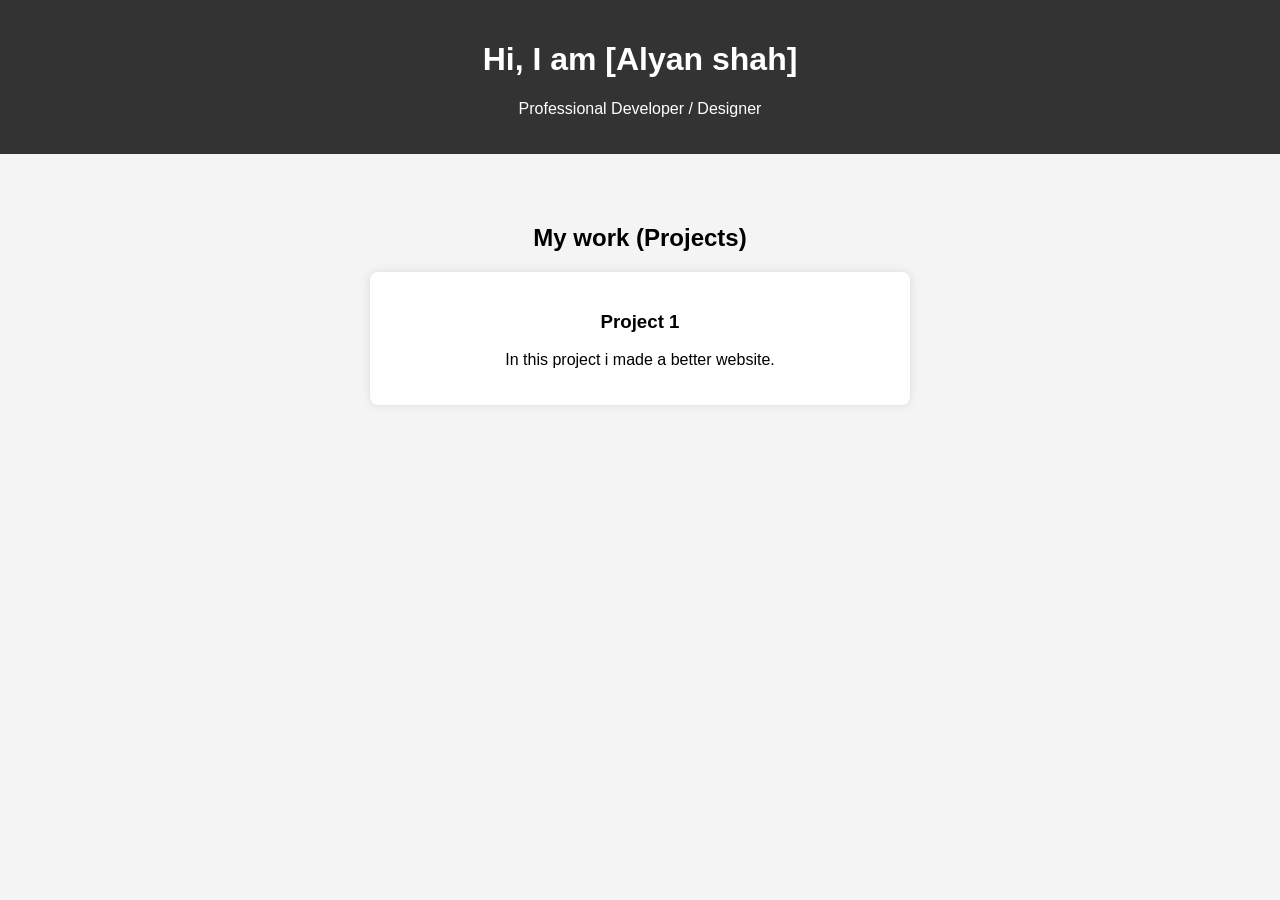
==== index.html @ 222f8417 "Rename ex.html to index.html" ====
<!DOCTYPE html>
<html lang="en">
<head>
    <meta charset="UTF-8">
    <meta name="viewport" content="width=device-width, initial-scale=1.0">
    <title>My Portfolio</title>
    <style>
        body { font-family: Arial, sans-serif; margin: 0; padding: 0; text-align: center; background-color: #f4f4f4; }
        header { background: #333; color: #fff; padding: 20px; }
        .container { padding: 50px; }
        .project-box { background: #fff; padding: 20px; margin: 20px auto; max-width: 500px; border-radius: 8px; box-shadow: 0 0 10px rgba(0,0,0,0.1); }
    </style>
</head>
<body>

    <header>
        <h1>Hi, I am [Alyan shah]</h1>
        <p>Professional Developer / Designer</p>
    </header>

    <div class="container">
        <h2>My  work (Projects)</h2>
        <div class="project-box">
            <h3>Project 1</h3>
            <p>In this project i made a better website.</p>
        </div>
    </div>

</body>
</html>
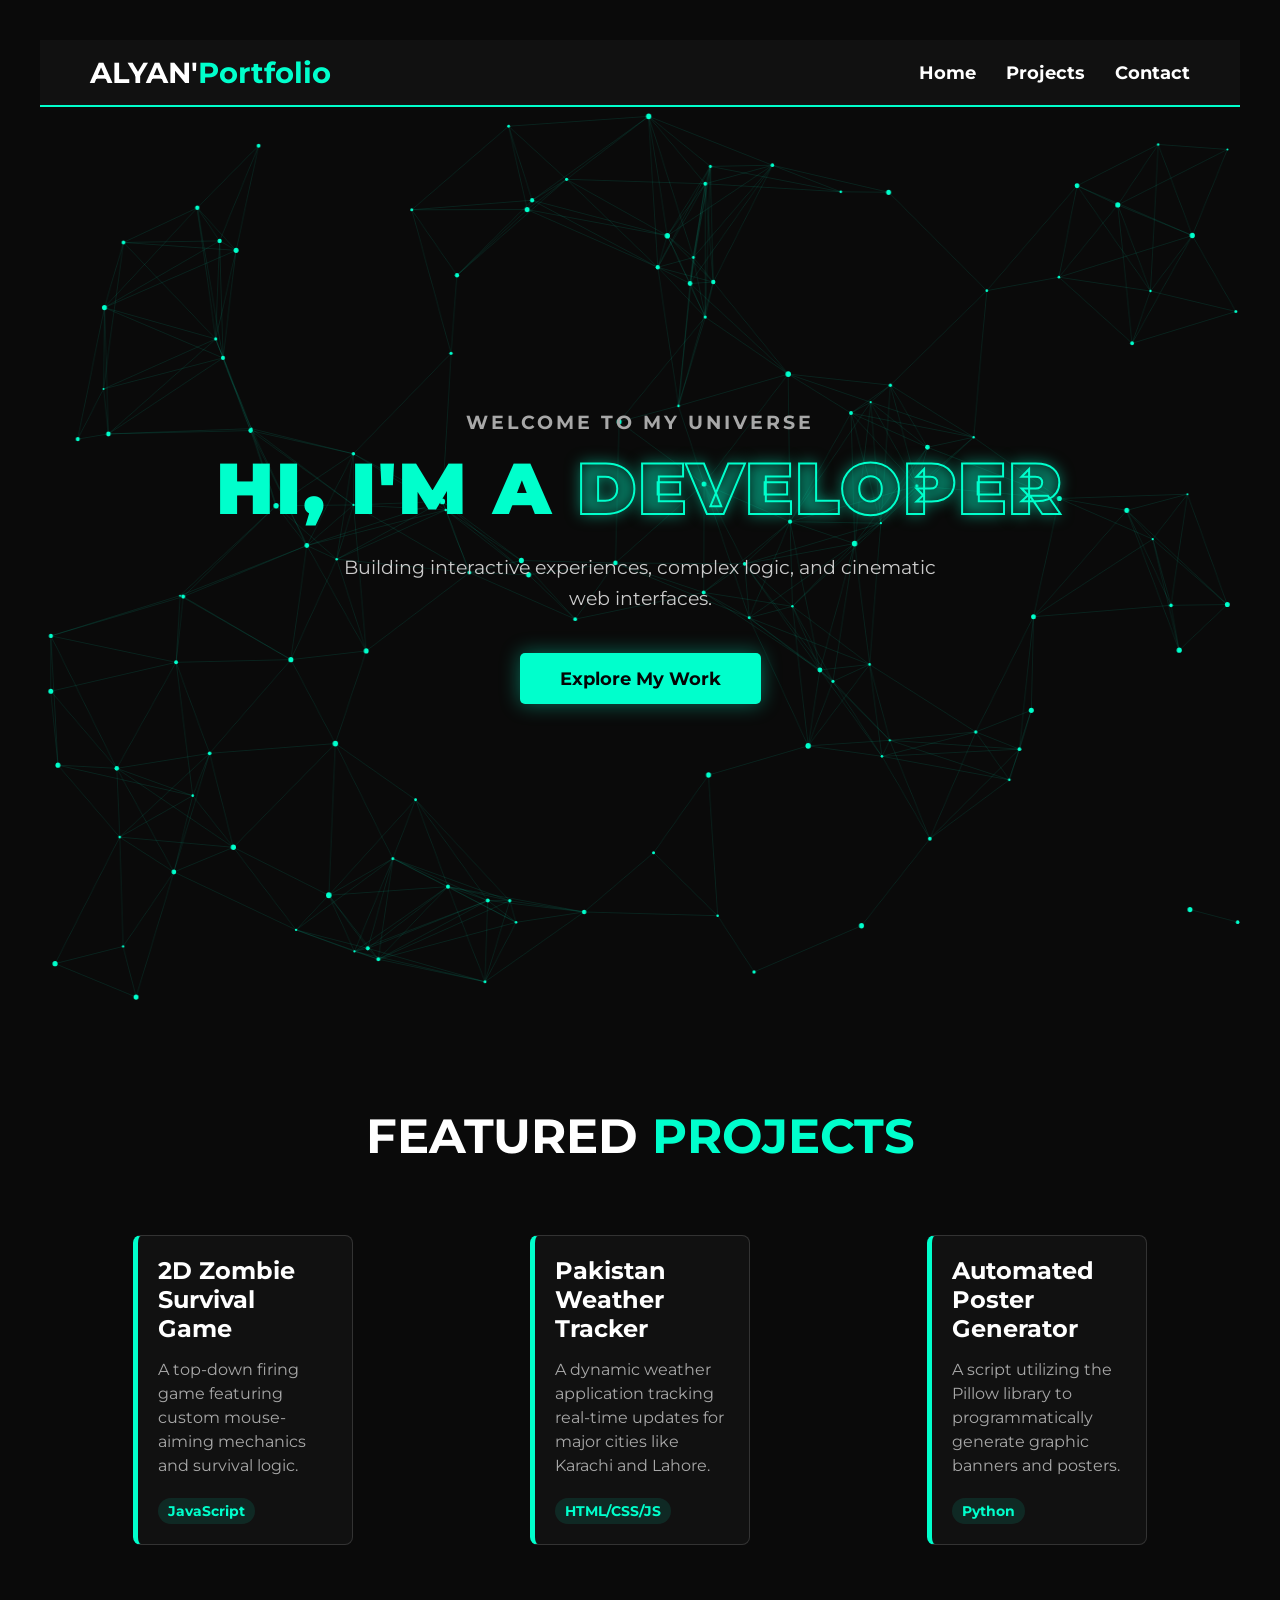
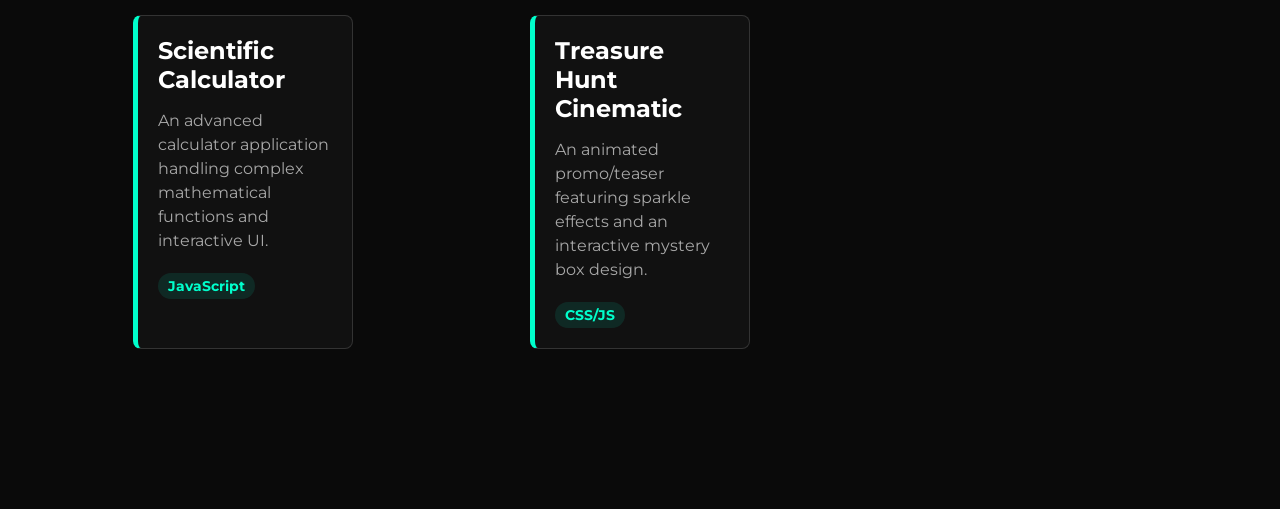
==== commit 73ef1dcd: "Add files via upload" ====
--- a/index.html
+++ b/index.html
@@ -3,28 +3,168 @@
 <head>
     <meta charset="UTF-8">
     <meta name="viewport" content="width=device-width, initial-scale=1.0">
-    <title>My Portfolio</title>
+    <title>My Premium Portfolio</title>
+    <link href="https://fonts.googleapis.com/css2?family=Montserrat:wght@400;700;900&display=swap" rel="stylesheet">
+    <link rel="stylesheet" href="style.css">
+</head>
+<body>
+    <nav class="navbar">
+        <div class="logo">ALYAN'<s></s><span>Portfolio</span></div>
+        <ul class="nav-links">
+            <li><a href="#">Home</a></li>
+            <li><a href="#portfolio-container">Projects</a></li>
+            <li><a href="#">Contact</a></li>
+        </ul>
+    </nav>
+
+    <header class="hero">
+        <div class="hero-content">
+            <h3 class="subtitle">Welcome to my universe</h3>
+            <h1 class="main-title">Hi, I'm a <span class="highlight">Developer</span></h1>
+            <p class="description">Building interactive experiences, complex logic, and cinematic web interfaces.</p>
+            <a href="#projects" class="cta-button">Explore My Work</a>
+        </div>
+        <canvas id="hero-canvas"></canvas>
+    </header>
+
+    <script src="script.js"></script>
+    <section id="projects" class="projects-section">
+        <h2 class="section-title">Featured <span class="highlight-text">Projects</span></h2>
+        
+        <div class="project-grid">
+            <div class="project-card">
+                <div class="card-content">
+                    <h3>2D Zombie Survival Game</h3>
+                    <p>A top-down firing game featuring custom mouse-aiming mechanics and survival logic.</p>
+                    <span class="tech-tag">JavaScript</span>
+                </div>
+            </div>
+
+            <div class="project-card">
+                <div class="card-content">
+                    <h3>Pakistan Weather Tracker</h3>
+                    <p>A dynamic weather application tracking real-time updates for major cities like Karachi and Lahore.</p>
+                    <span class="tech-tag">HTML/CSS/JS</span>
+                </div>
+            </div>
+
+            <div class="project-card">
+                <div class="card-content">
+                    <h3>Automated Poster Generator</h3>
+                    <p>A script utilizing the Pillow library to programmatically generate graphic banners and posters.</p>
+                    <span class="tech-tag">Python</span>
+                </div>
+            </div>
+
+            <div class="project-card">
+                <div class="card-content">
+                    <h3>Scientific Calculator</h3>
+                    <p>An advanced calculator application handling complex mathematical functions and interactive UI.</p>
+                    <span class="tech-tag">JavaScript</span>
+                </div>
+            </div>
+            
+            <div class="project-card">
+                <div class="card-content">
+                    <h3>Treasure Hunt Cinematic</h3>
+                    <p>An animated promo/teaser featuring sparkle effects and an interactive mystery box design.</p>
+                    <span class="tech-tag">CSS/JS</span>
+                </div>
+            </div>
+        </div>
+    </section>
+    
+        <!DOCTYPE html>
+<html lang="en">
+<head>
+    <meta charset="UTF-8">
+    <meta name="viewport" content="width=device-width, initial-scale=1.0">
+    <title>My Portfolio - PyScript</title>
+    
+    <link rel="stylesheet" href="https://pyscript.net/latest/pyscript.css" />
+    <script defer src="https://pyscript.net/latest/pyscript.js"></script>
+
     <style>
-        body { font-family: Arial, sans-serif; margin: 0; padding: 0; text-align: center; background-color: #f4f4f4; }
-        header { background: #333; color: #fff; padding: 20px; }
-        .container { padding: 50px; }
-        .project-box { background: #fff; padding: 20px; margin: 20px auto; max-width: 500px; border-radius: 8px; box-shadow: 0 0 10px rgba(0,0,0,0.1); }
+        body {
+            background-color: #111;
+            color: #00ffcc;
+            font-family: Arial, sans-serif;
+            text-align: center;
+            padding-top: 50px;
+        }
+        #output-box {
+            background-color: #222;
+            padding: 20px;
+            width: 50%;
+            margin: 0 auto;
+            border-radius: 10px;
+            border: 1px solid #00ffcc;
+        }
+    </style>
+
+    <!DOCTYPE html>
+<html lang="en">
+<head>
+    <meta charset="UTF-8">
+    <meta name="viewport" content="width=device-width, initial-scale=1.0">
+    <title>My 5-Language Portfolio</title>
+    
+    <link rel="stylesheet" href="https://pyscript.net/latest/pyscript.css" />
+    <script defer src="https://pyscript.net/latest/pyscript.js"></script>
+
+    <style>
+        body {
+            background-color: #0a0a0a;
+            color: #ffffff;
+            font-family: 'Arial', sans-serif;
+            text-align: center;
+            padding: 40px;
+        }
+        h1 {
+            color: #00ffcc;
+            font-size: 3rem;
+            text-transform: uppercase;
+            letter-spacing: 2px;
+        }
+        .project-card {
+            background-color: #111;
+            border: 1px solid #333;
+            border-left: 5px solid #00ffcc;
+            padding: 20px;
+            margin: 20px auto;
+            width: 60%;
+            border-radius: 8px;
+            text-align: left;
+            transition: 0.3s;
+        }
+        .project-card:hover {
+            transform: scale(1.02);
+            border-color: #00ffcc;
+        }
+        button {
+            padding: 10px 20px;
+            background-color: #00ffcc;
+            color: #000;
+            border: none;
+            border-radius: 5px;
+            font-weight: bold;
+            cursor: pointer;
+            margin-bottom: 30px;
+        }
+        button:hover {
+            background-color: #fff;
+        }
     </style>
 </head>
 <body>
 
-    <header>
-        <h1>Hi, I am [Alyan shah]</h1>
-        <p>Professional Developer / Designer</p>
-    </header>
 
-    <div class="container">
-        <h2>My  work (Projects)</h2>
-        <div class="project-box">
-            <h3>Project 1</h3>
-            <p>In this project i made a better website.</p>
-        </div>
-    </div>
+    <script>
+        function triggerJS() {
+            alert("JavaScript is working! Welcome to my dynamic portfolio.");
+        }
+    </script>
 
-</body>
-</html>
+
+
+
--- a/style.css
+++ b/style.css
@@ -0,0 +1,206 @@
+/* Reset & Basic Setup */
+* {
+    margin: 0;
+    padding: 0;
+    box-sizing: border-box;
+    font-family: 'Montserrat', sans-serif;
+}
+
+body {
+    background-color: #050505; /* Deep dark background */
+    color: #ffffff;
+    overflow-x: hidden;
+}
+
+/* Hero Section Layout */
+.hero {
+    height: 100vh;
+    display: flex;
+    justify-content: center;
+    align-items: center;
+    position: relative;
+    text-align: center;
+    padding: 0 20px;
+}
+
+.hero-content {
+    position: relative;
+    z-index: 10;
+}
+
+/* Typography & Colors */
+.subtitle {
+    font-size: 1.2rem;
+    letter-spacing: 3px;
+    text-transform: uppercase;
+    color: #a8a8a8;
+    margin-bottom: 10px;
+}
+
+.main-title {
+    font-size: 4.5rem;
+    font-weight: 900;
+    margin-bottom: 20px;
+    text-transform: uppercase;
+}
+
+.highlight {
+    color: transparent;
+    -webkit-text-stroke: 2px #00ffcc; /* Neon cyan outline */
+    text-shadow: 0 0 15px rgba(0, 255, 204, 0.5); /* Glowing sparkle effect */
+    animation: pulseGlow 2s infinite alternate;
+}
+
+.description {
+    font-size: 1.2rem;
+    max-width: 600px;
+    margin: 0 auto 40px;
+    line-height: 1.6;
+    color: #cccccc;
+}
+
+/* Call to Action Button */
+.cta-button {
+    display: inline-block;
+    padding: 15px 40px;
+    font-size: 1.1rem;
+    font-weight: 700;
+    color: #050505;
+    background-color: #00ffcc;
+    text-decoration: none;
+    border-radius: 5px;
+    transition: all 0.3s ease;
+    box-shadow: 0 0 20px rgba(0, 255, 204, 0.4);
+}
+
+.cta-button:hover {
+    background-color: #ffffff;
+    box-shadow: 0 0 30px rgba(255, 255, 255, 0.8);
+    transform: translateY(-3px);
+}
+
+/* Animations */
+@keyframes pulseGlow {
+    0% {
+        text-shadow: 0 0 10px rgba(0, 255, 204, 0.3);
+    }
+    100% {
+        text-shadow: 0 0 25px rgba(0, 255, 204, 0.8), 0 0 40px rgba(0, 255, 204, 0.5);
+    }
+}
+
+/* Canvas Positioning for Future JS */
+#hero-canvas {
+    position: absolute;
+    top: 0;
+    left: 0;
+    width: 100%;
+    height: 100%;
+    z-index: 1;
+    pointer-events: none; /* Text interactable rahega */
+}/* Projects Section Setup */
+.projects-section {
+    padding: 100px 20px;
+    background-color: #0a0a0a;
+    text-align: center;
+    position: relative;
+    z-index: 10; /* Canvas se upar rakhne ke liye */
+}
+
+.section-title {
+    font-size: 3rem;
+    margin-bottom: 50px;
+    text-transform: uppercase;
+}
+
+.highlight-text {
+    color: #00ffcc;
+}
+
+/* Grid Layout */
+.project-grid {
+    display: grid;
+    grid-template-columns: repeat(auto-fit, minmax(300px, 1fr));
+    gap: 30px;
+    max-width: 1200px;
+    margin: 0 auto;
+}
+
+/* Card Design */
+.project-card {
+    background: #111;
+    border: 1px solid #333;
+    border-radius: 10px;
+    padding: 30px 20px;
+    transition: all 0.4s ease;
+    cursor: pointer;
+    text-align: left;
+    position: relative;
+    overflow: hidden;
+}
+
+.project-card:hover {
+    transform: translateY(-10px);
+    border-color: #00ffcc;
+    box-shadow: 0 10px 30px rgba(0, 255, 204, 0.2);
+}
+
+.project-card h3 {
+    font-size: 1.5rem;
+    margin-bottom: 15px;
+    color: #ffffff;
+}
+
+.project-card p {
+    color: #a8a8a8;
+    line-height: 1.5;
+    margin-bottom: 20px;
+}
+
+/* Tech Tags */
+.tech-tag {
+    display: inline-block;
+    padding: 5px 10px;
+    background: rgba(0, 255, 204, 0.1);
+    color: #00ffcc;
+    border-radius: 20px;
+    font-size: 0.85rem;
+    font-weight: bold;
+}/* Navigation Bar Styles */
+        .navbar {
+            display: flex;
+            justify-content: space-between;
+            align-items: center;
+            background-color: #111; /* Dark background */
+            padding: 15px 50px;
+            border-bottom: 2px solid #00ffcc; /* Neon green line */
+            position: sticky;
+            top: 0;
+            z-index: 1000;
+        }
+        .logo {
+            font-size: 1.8rem;
+            font-weight: bold;
+            color: #ffffff;
+        }
+        .logo span {
+            color: #00ffcc;
+        }
+        .nav-links {
+            list-style: none;
+            display: flex;
+            gap: 30px;
+            margin: 0;
+            padding: 0;
+        }
+        .nav-links li a {
+            color: #ffffff;
+            text-decoration: none;
+            font-size: 1.1rem;
+            font-weight: bold;
+            transition: all 0.3s ease;
+        }
+        .nav-links li a:hover {
+            color: #00ffcc;
+            text-shadow: 0 0 10px rgba(0, 255, 204, 0.8);
+        }
